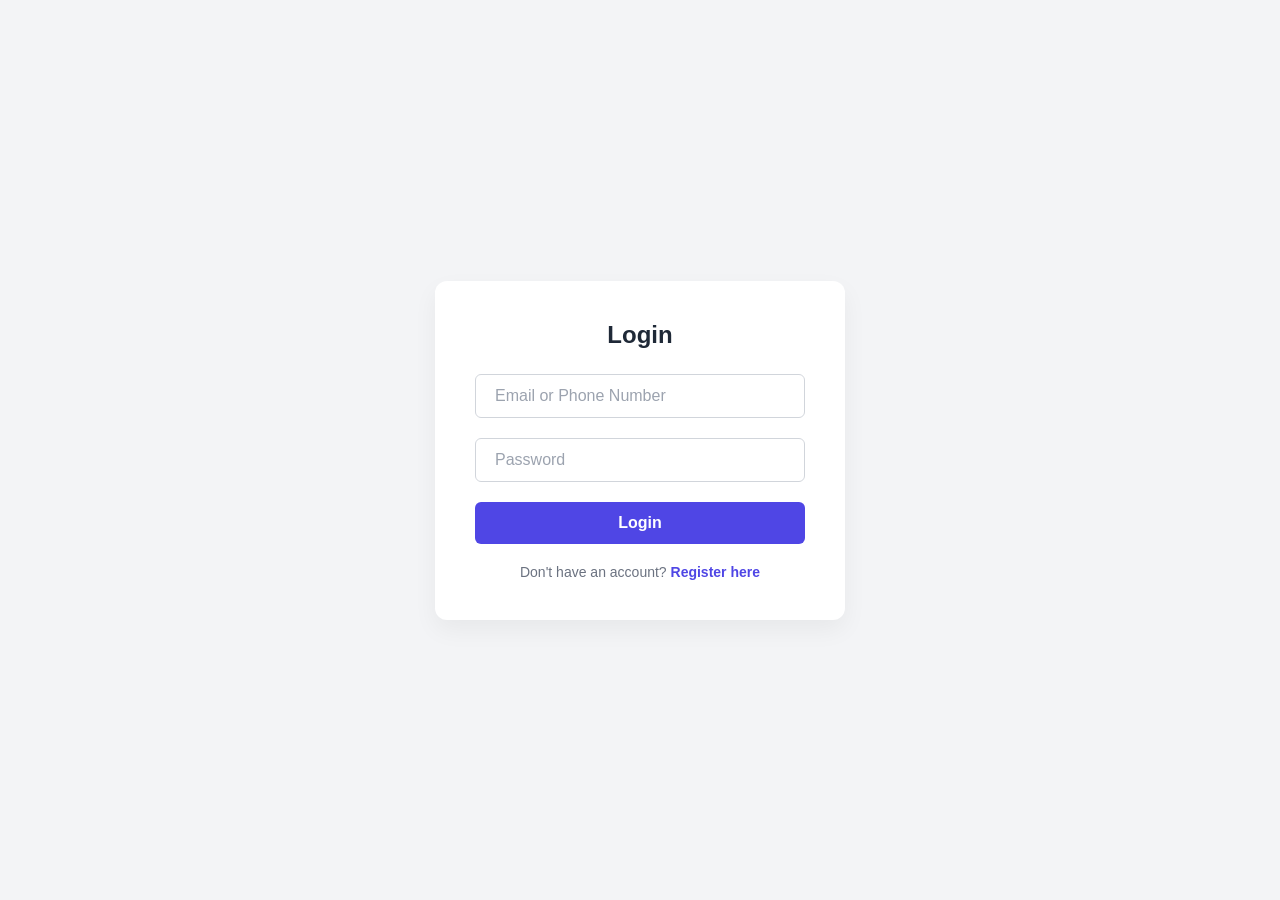
==== index.html @ 0ba94680 "Add files via upload" ====
<!DOCTYPE html>
<html lang="en">
<head>
    <meta charset="UTF-8">
    <meta name="viewport" content="width=device-width, initial-scale=1.0">
    <title>PowerPulse</title>
    <link rel="stylesheet" href="style.css">
</head>
<body>
    <div class="container">
        <!-- Form Box -->
        <div class="form-box">
            
            <!-- Login Form -->
            <form id="loginForm" class="form-content">
                <h2>Login</h2>
                <div class="input-group">
                    <input type="text" id="loginUser" required placeholder=" ">
                    <label for="loginUser">Email or Phone Number</label>
                </div>
                <div class="input-group">
                    <input type="password" id="loginPassword" required placeholder=" ">
                    <label for="loginPassword">Password</label>
                </div>
                <button type="submit" class="btn">Login</button>
                <p class="switch-text">Don't have an account? <a href="#" id="showRegister">Register here</a></p>
            </form>

            <!-- Registration Form -->
            <form id="registerForm" class="form-content hidden">
                <h2>Register</h2>
                <div class="input-group">
                    <input type="text" id="regName" required placeholder=" ">
                    <label for="regName">Full Name</label>
                </div>
                <div class="input-group">
                    <input type="email" id="regEmail" required placeholder=" ">
                    <label for="regEmail">Email Address</label>
                </div>
                <div class="input-group">
                    <input type="tel" id="regMobile" required placeholder=" ">
                    <label for="regMobile">Mobile Number</label>
                </div>
                <div class="input-group">
                    <input type="password" id="regPassword" required placeholder=" ">
                    <label for="regPassword">Password</label>
                </div>
                <div class="input-group">
                    <input type="password" id="regConfirmPassword" required placeholder=" ">
                    <label for="regConfirmPassword">Confirm Password</label>
                </div>
                <button type="submit" class="btn">Register</button>
                <p class="switch-text">Already have an account? <a href="#" id="showLogin">Login here</a></p>
            </form>

        </div>
    </div>
    <script src="script.js"></script>
</body>
</html>
---- style.css ----
:root {
    --primary-color: #4f46e5;
    --primary-hover: #4338ca;
    --bg-color: #f3f4f6;
    --card-bg: #ffffff;
    --text-color: #1f2937;
    --border-color: #d1d5db;
}

* {
    box-sizing: border-box;
    margin: 0;
    padding: 0;
    font-family: 'Segoe UI', Tahoma, Geneva, Verdana, sans-serif;
}

body {
    background-color: var(--bg-color);
    display: flex;
    justify-content: center;
    align-items: center;
    min-height: 100vh;
}

.container {
    width: 100%;
    max-width: 450px;
    padding: 20px;
}

.form-box {
    background: var(--card-bg);
    padding: 40px;
    border-radius: 12px;
    box-shadow: 0 10px 25px rgba(0, 0, 0, 0.05);
    position: relative;
    overflow: hidden;
}

h2 {
    margin-bottom: 25px;
    color: var(--text-color);
    text-align: center;
}

.input-group {
    position: relative;
    margin-bottom: 20px;
}

.input-group input {
    width: 100%;
    padding: 12px 16px;
    border: 1px solid var(--border-color);
    border-radius: 6px;
    outline: none;
    font-size: 16px;
    transition: all 0.2s ease;
}

/* Floating Label Animation */
.input-group label {
    position: absolute;
    left: 16px;
    top: 50%;
    transform: translateY(-50%);
    color: #9ca3af;
    pointer-events: none;
    transition: all 0.2s ease;
    background-color: var(--card-bg);
    padding: 0 4px;
}

.input-group input:focus,
.input-group input:not(:placeholder-shown) {
    border-color: var(--primary-color);
}

.input-group input:focus ~ label,
.input-group input:not(:placeholder-shown) ~ label {
    top: 0;
    font-size: 12px;
    color: var(--primary-color);
}

.btn {
    width: 100%;
    padding: 12px;
    background-color: var(--primary-color);
    color: white;
    border: none;
    border-radius: 6px;
    font-size: 16px;
    font-weight: 600;
    cursor: pointer;
    transition: background 0.2s;
}

.btn:hover {
    background-color: var(--primary-hover);
}

.switch-text {
    text-align: center;
    margin-top: 20px;
    font-size: 14px;
    color: #6b7280;
}

.switch-text a {
    color: var(--primary-color);
    text-decoration: none;
    font-weight: 600;
}

.switch-text a:hover {
    text-decoration: underline;
}

/* Toggle utilities */
.hidden {
    display: none !important;
}
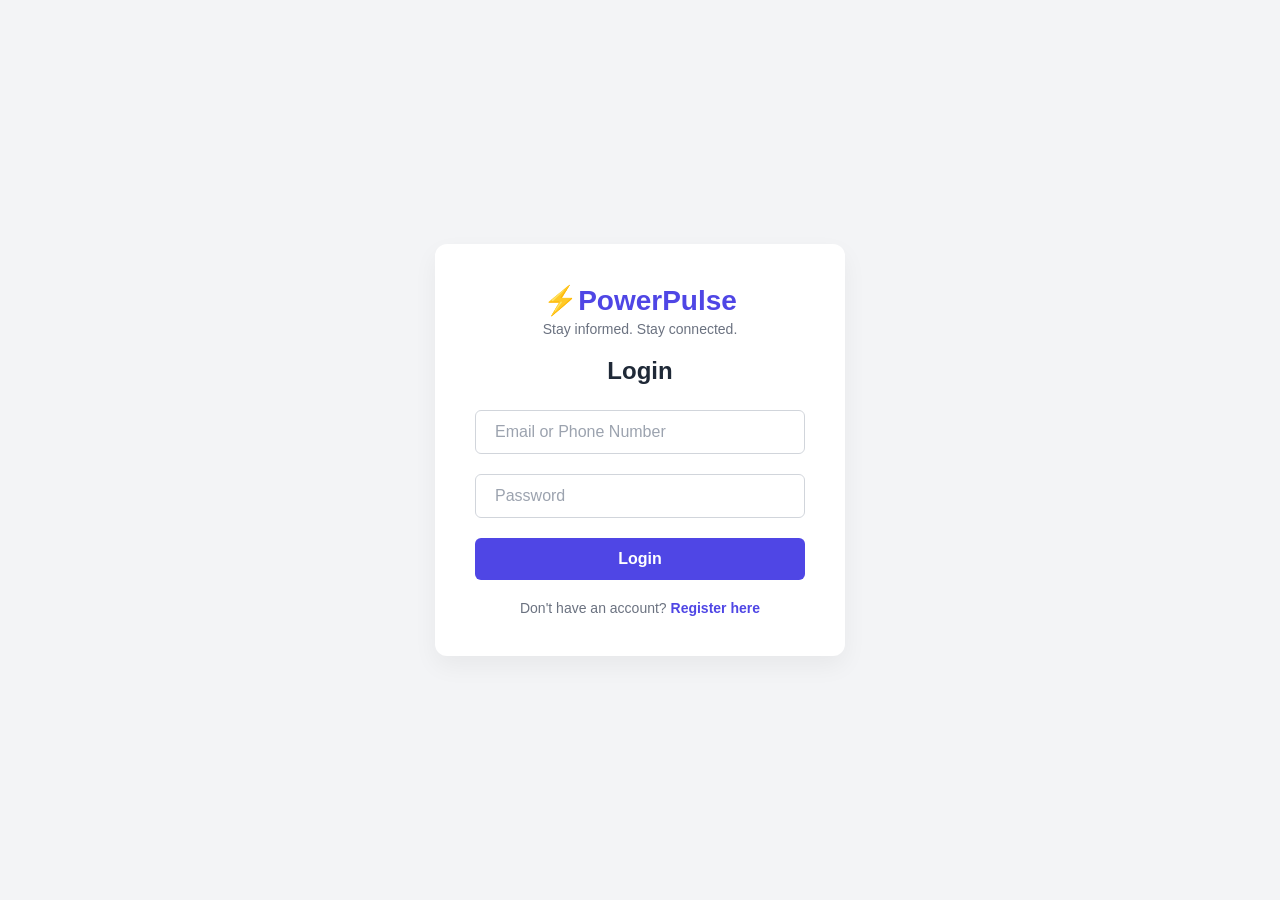
==== commit dcf2bb68: "Add branding header to index.html Added branding header with title and tagline to the login page." ====
--- a/index.html
+++ b/index.html
@@ -11,6 +11,12 @@
         <!-- Form Box -->
         <div class="form-box">
             
+            <!-- Branding Header -->
+            <div class="brand-header">
+                <h1 class="brand-title">⚡PowerPulse</h1>
+                <p class="brand-tagline">Stay informed. Stay connected.</p>
+            </div>
+
             <!-- Login Form -->
             <form id="loginForm" class="form-content">
                 <h2>Login</h2>
@@ -57,4 +63,4 @@
     </div>
     <script src="script.js"></script>
 </body>
-</html>+</html>
--- a/style.css
+++ b/style.css
@@ -35,6 +35,24 @@
     box-shadow: 0 10px 25px rgba(0, 0, 0, 0.05);
     position: relative;
     overflow: hidden;
+}
+
+/* PowerPulse Branding Styles */
+.brand-header {
+    text-align: center;
+    margin-bottom: 20px;
+}
+
+.brand-title {
+    color: var(--primary-color);
+    font-size: 28px;
+    font-weight: 700;
+    margin-bottom: 4px;
+}
+
+.brand-tagline {
+    color: #6b7280;
+    font-size: 14px;
 }
 
 h2 {
@@ -120,4 +138,4 @@
 /* Toggle utilities */
 .hidden {
     display: none !important;
-}+}
